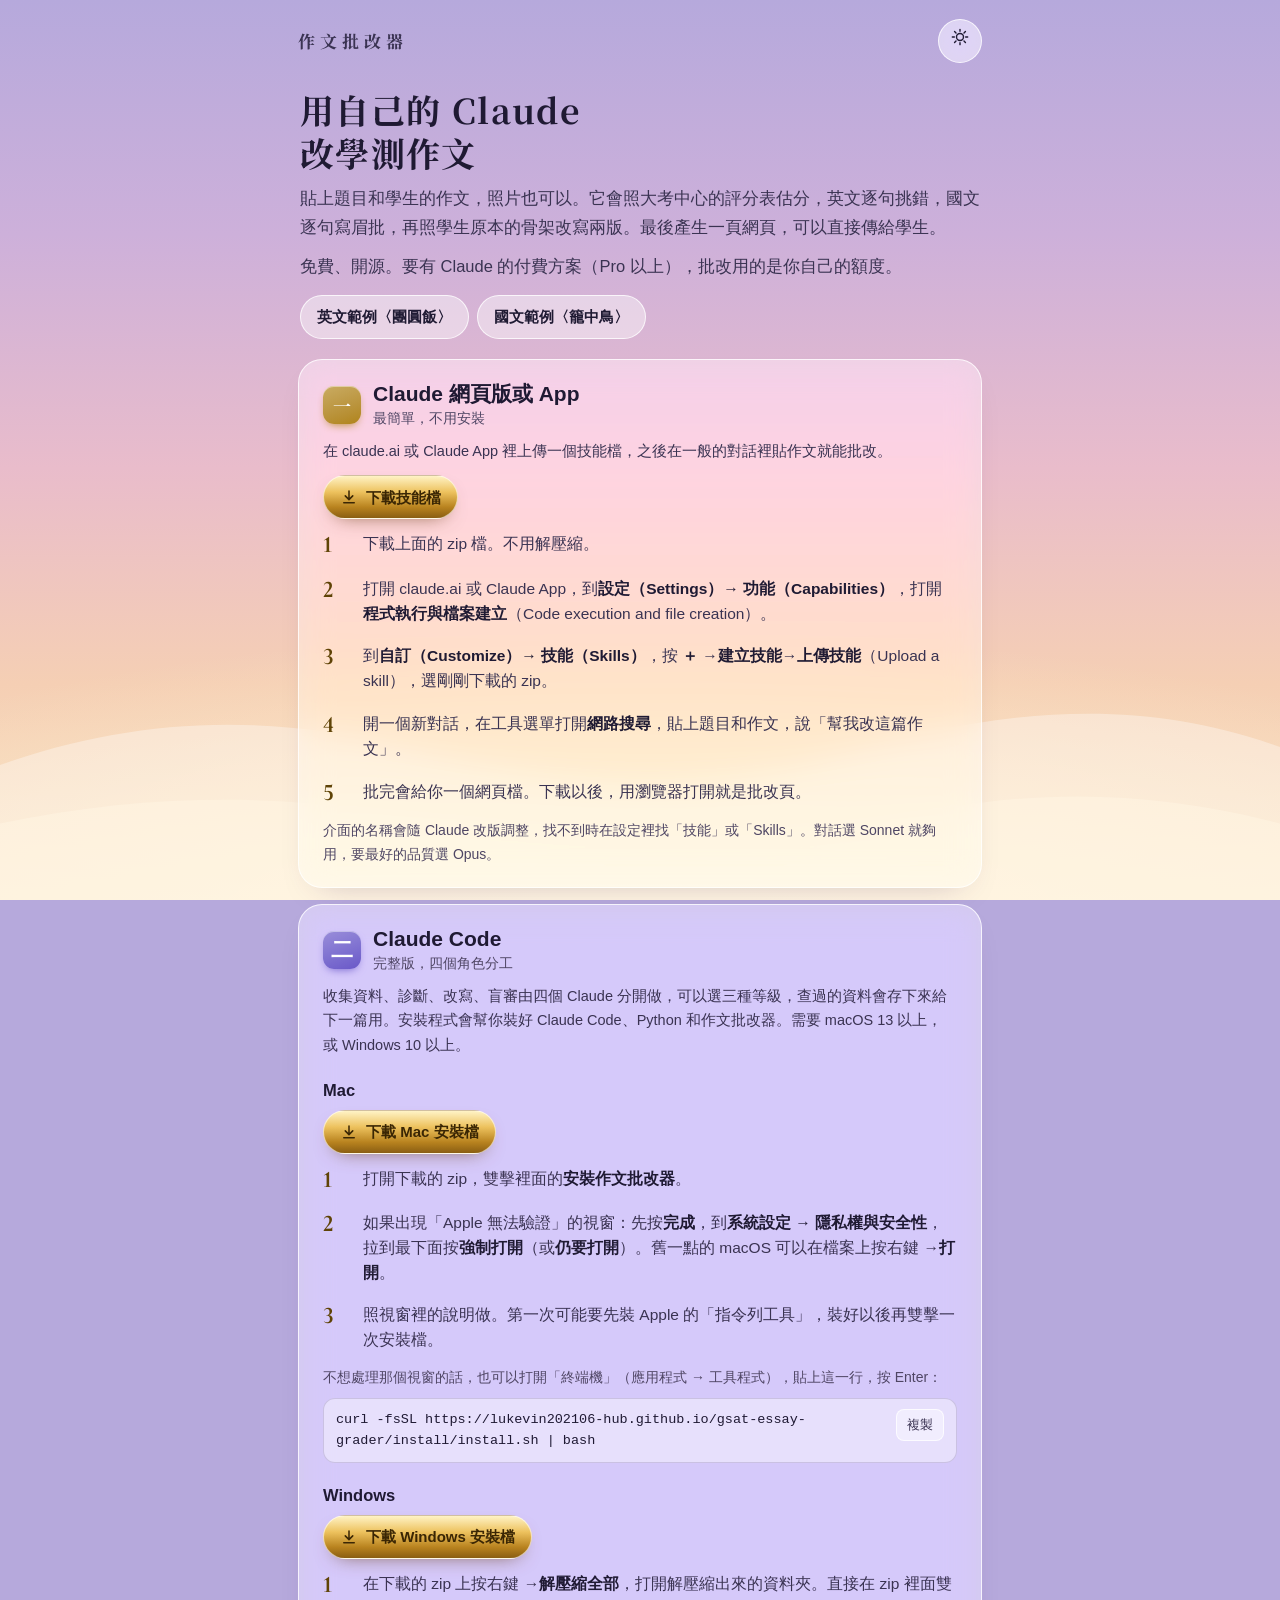
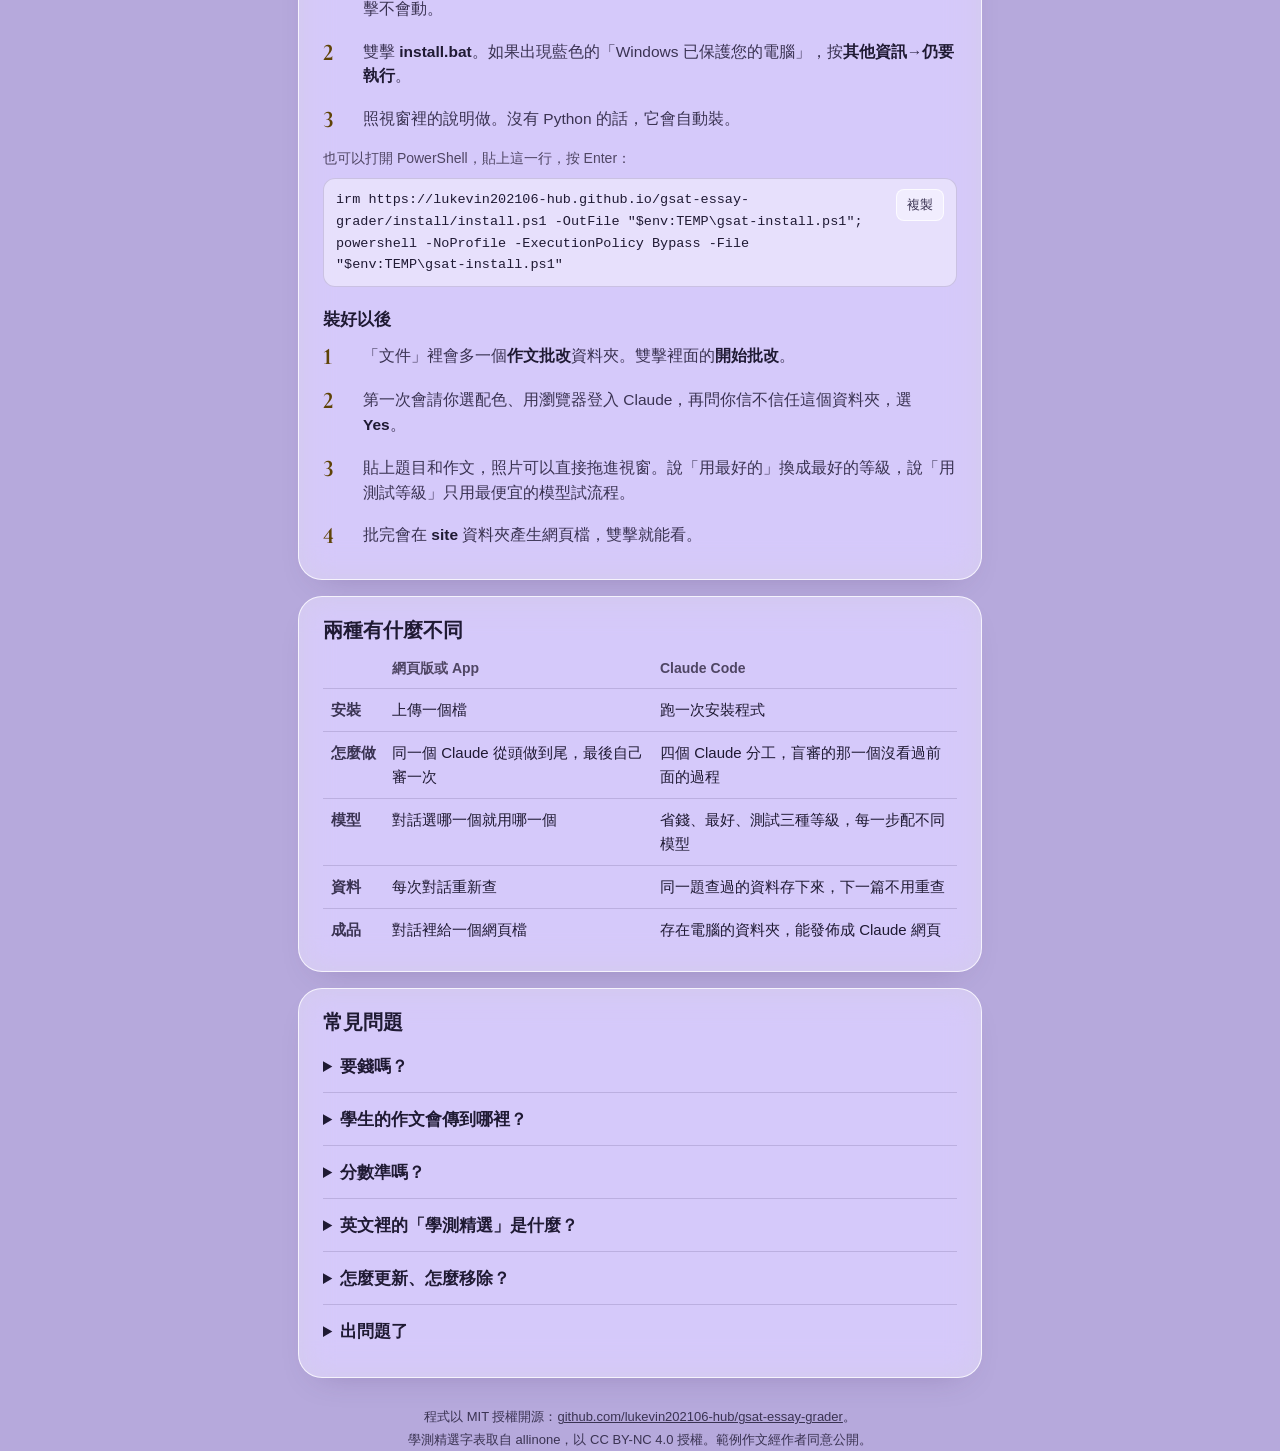
==== index.html @ daca3033 "一鍵下載：網頁版技能檔、Mac／Windows 安裝程式、中文下載頁（0.2.0） - 網頁產生器改寫成 Python（tools/build.py），輸出跟原本的 Node 版逐位元組相同；現在只需" ====
<!doctype html>
<html lang="zh-Hant-TW">
<head>
<meta charset="utf-8">
<meta name="viewport" content="width=device-width, initial-scale=1, viewport-fit=cover">
<title>作文批改器</title>
<meta name="description" content="用你自己的 Claude 批改學測國文、英文作文：估分、逐句挑錯或眉批、兩版改寫，產生一頁可以傳給學生的網頁。免費、開源。">
<meta name="color-scheme" content="light dark">
<link rel="preconnect" href="https://fonts.googleapis.com">
<link rel="preconnect" href="https://fonts.gstatic.com" crossorigin>
<link href="https://fonts.googleapis.com/css2?family=Cormorant+Garamond:ital,wght@0,500;0,600;0,700;1,500&family=Noto+Serif+TC:wght@400;600;700&display=swap" rel="stylesheet">
<link rel="stylesheet" href="assets/style.css">
<script>try{var t=localStorage.getItem("theme");if(t==="dark"||t==="light")document.documentElement.setAttribute("data-theme",t)}catch(e){}</script>
<style>
  .lead { padding: 26px 2px 20px; }
  .lead h1 { font: 700 34px/1.25 var(--ming); letter-spacing: .04em; }
  .lead p { margin-top: 10px; font-size: 16.5px; line-height: 1.75; color: var(--ink2); }
  .lead .ex { display: flex; flex-wrap: wrap; gap: 8px; margin-top: 14px; }
  .lead .ex a, .btn {
    display: inline-flex; align-items: center; gap: 8px; min-height: 44px; padding: 0 16px; border-radius: 22px;
    text-decoration: none; font-size: 15px; font-weight: 600; border: 1px solid var(--rim); background: var(--fill); color: var(--ink);
  }
  .btn.main { background: var(--gold-num); color: #3a2604; border-color: rgba(255, 255, 255, .6); box-shadow: 0 8px 20px -12px rgba(96, 54, 8, .8); }
  .btn svg { width: 18px; height: 18px; fill: none; stroke: currentColor; stroke-width: 2; stroke-linecap: round; stroke-linejoin: round; }
  .way .who { display: flex; gap: 12px; align-items: center; margin-bottom: 8px; }
  .way .who h2 { font-size: 21px; font-weight: 700; line-height: 1.3; }
  .way .who p { font-size: 14px; color: var(--muted); }
  .way .need { font-size: 14.5px; color: var(--ink2); line-height: 1.7; margin: 4px 0 12px; }
  .way .btns { display: flex; flex-wrap: wrap; gap: 10px; margin: 6px 0 4px; }
  .way h3 { font-size: 16.5px; font-weight: 700; margin: 18px 0 2px; }
  .howto li span { min-width: 0; }
  .note-s { font-size: 14px; color: var(--muted); line-height: 1.7; margin-top: 4px; }
  .cmd { display: flex; gap: 10px; align-items: flex-start; margin-top: 8px; padding: 10px 12px; border-radius: var(--r-card); background: var(--fill); border: 1px solid var(--line); }
  .cmd code { flex: 1; min-width: 0; font: 13.5px/1.6 ui-monospace, SFMono-Regular, Menlo, Consolas, monospace; color: var(--ink); overflow-wrap: anywhere; }
  .cmp { width: 100%; border-collapse: collapse; font-size: 15px; line-height: 1.6; }
  .cmp th, .cmp td { text-align: left; vertical-align: top; padding: 9px 8px; border-top: 1px solid var(--line); }
  .cmp thead th { border-top: 0; font-size: 14px; color: var(--muted); font-weight: 600; }
  .cmp tbody th { font-weight: 600; color: var(--ink2); white-space: nowrap; }
  .faq details { border-top: 1px solid var(--line); padding: 12px 0; }
  .faq details:first-of-type { border-top: 0; }
  .faq summary { cursor: pointer; font-size: 16.5px; font-weight: 600; min-height: 28px; }
  .faq details p, .faq details ul { margin-top: 8px; font-size: 15px; line-height: 1.75; color: var(--ink2); }
  .faq details ul { padding-left: 1.2em; }
  .faq details li + li { margin-top: 4px; }
  .foot { font-size: 13.5px; color: var(--muted); line-height: 1.8; padding: 22px 2px 0; }
  .foot a { color: var(--ink2); }
  @media (max-width: 480px) { .lead h1 { font-size: 29px; } .cmp { font-size: 14px; } }
</style>
</head>
<body>
<div class="sky" aria-hidden="true"></div>
<div class="waves" aria-hidden="true"><svg viewBox="0 0 1200 300" preserveAspectRatio="none"><path class="a" d="M0 150c120-50 240-60 380-20s250 60 400 10 280-70 420-10v170H0z"/><path class="b" d="M0 215c160-40 300-30 430 0s260 40 390 0 250-40 380 0v85H0z"/></svg></div>
<header class="wrap top">
  <span class="wordmark">作文批改器</span>
  <button class="pill icon theme" type="button" aria-label="切換白天或晚上的配色"><span class="sun"><svg viewBox="0 0 24 24" aria-hidden="true"><circle cx="12" cy="12" r="4.2"/><path d="M12 2.8v2.4M12 18.8v2.4M2.8 12h2.4M18.8 12h2.4M5.5 5.5l1.7 1.7M16.8 16.8l1.7 1.7M5.5 18.5l1.7-1.7M16.8 7.2l1.7-1.7"/></svg></span><span class="moon"><svg viewBox="0 0 24 24" aria-hidden="true"><path d="M20 14.2A8.2 8.2 0 0 1 9.8 4a8.2 8.2 0 1 0 10.2 10.2z"/></svg></span></button>
</header>
<main class="wrap">

<section class="lead">
  <h1>用自己的 Claude<br>改學測作文</h1>
  <p>貼上題目和學生的作文，照片也可以。它會照大考中心的評分表估分，英文逐句挑錯，國文逐句寫眉批，再照學生原本的骨架改寫兩版。最後產生一頁網頁，可以直接傳給學生。</p>
  <p>免費、開源。要有 Claude 的付費方案（Pro 以上），批改用的是你自己的額度。</p>
  <div class="ex">
    <a href="examples/site/01-reunion.html">英文範例〈團圓飯〉</a>
    <a href="examples/site/02-caged-bird.html">國文範例〈籠中鳥〉</a>
  </div>
</section>

<section class="card way" id="web">
  <div class="who"><span class="tile zh">一</span><div><h2>Claude 網頁版或 App</h2><p>最簡單，不用安裝</p></div></div>
  <p class="need">在 claude.ai 或 Claude App 裡上傳一個技能檔，之後在一般的對話裡貼作文就能批改。</p>
  <div class="btns">
    <a class="btn main" href="https://github.com/lukevin202106-hub/gsat-essay-grader/releases/latest/download/gsat-essay-grader-skill.zip"><svg viewBox="0 0 24 24" aria-hidden="true"><path d="M12 4v11M7 10.5l5 5 5-5M5 19.5h14"/></svg>下載技能檔</a>
  </div>
  <ol class="howto">
    <li><span>下載上面的 zip 檔。不用解壓縮。</span></li>
    <li><span>打開 claude.ai 或 Claude App，到<b>設定（Settings）→ 功能（Capabilities）</b>，打開<b>程式執行與檔案建立</b>（Code execution and file creation）。</span></li>
    <li><span>到<b>自訂（Customize）→ 技能（Skills）</b>，按 <b>＋</b> →<b>建立技能</b>→<b>上傳技能</b>（Upload a skill），選剛剛下載的 zip。</span></li>
    <li><span>開一個新對話，在工具選單打開<b>網路搜尋</b>，貼上題目和作文，說「幫我改這篇作文」。</span></li>
    <li><span>批完會給你一個網頁檔。下載以後，用瀏覽器打開就是批改頁。</span></li>
  </ol>
  <p class="note-s">介面的名稱會隨 Claude 改版調整，找不到時在設定裡找「技能」或「Skills」。對話選 Sonnet 就夠用，要最好的品質選 Opus。</p>
</section>

<section class="card way" id="code">
  <div class="who"><span class="tile en">二</span><div><h2>Claude Code</h2><p>完整版，四個角色分工</p></div></div>
  <p class="need">收集資料、診斷、改寫、盲審由四個 Claude 分開做，可以選三種等級，查過的資料會存下來給下一篇用。安裝程式會幫你裝好 Claude Code、Python 和作文批改器。需要 macOS 13 以上，或 Windows 10 以上。</p>

  <h3>Mac</h3>
  <div class="btns">
    <a class="btn main" href="https://github.com/lukevin202106-hub/gsat-essay-grader/releases/latest/download/gsat-essay-grader-mac.zip"><svg viewBox="0 0 24 24" aria-hidden="true"><path d="M12 4v11M7 10.5l5 5 5-5M5 19.5h14"/></svg>下載 Mac 安裝檔</a>
  </div>
  <ol class="howto">
    <li><span>打開下載的 zip，雙擊裡面的<b>安裝作文批改器</b>。</span></li>
    <li><span>如果出現「Apple 無法驗證」的視窗：先按<b>完成</b>，到<b>系統設定 → 隱私權與安全性</b>，拉到最下面按<b>強制打開</b>（或<b>仍要打開</b>）。舊一點的 macOS 可以在檔案上按右鍵 →<b>打開</b>。</span></li>
    <li><span>照視窗裡的說明做。第一次可能要先裝 Apple 的「指令列工具」，裝好以後再雙擊一次安裝檔。</span></li>
  </ol>
  <p class="note-s">不想處理那個視窗的話，也可以打開「終端機」（應用程式 → 工具程式），貼上這一行，按 Enter：</p>
  <div class="cmd"><code>curl -fsSL https://lukevin202106-hub.github.io/gsat-essay-grader/install/install.sh | bash</code><button type="button" class="copy" data-t="curl -fsSL https://lukevin202106-hub.github.io/gsat-essay-grader/install/install.sh | bash">複製</button></div>

  <h3>Windows</h3>
  <div class="btns">
    <a class="btn main" href="https://github.com/lukevin202106-hub/gsat-essay-grader/releases/latest/download/gsat-essay-grader-windows.zip"><svg viewBox="0 0 24 24" aria-hidden="true"><path d="M12 4v11M7 10.5l5 5 5-5M5 19.5h14"/></svg>下載 Windows 安裝檔</a>
  </div>
  <ol class="howto">
    <li><span>在下載的 zip 上按右鍵 →<b>解壓縮全部</b>，打開解壓縮出來的資料夾。直接在 zip 裡面雙擊不會動。</span></li>
    <li><span>雙擊 <b>install.bat</b>。如果出現藍色的「Windows 已保護您的電腦」，按<b>其他資訊</b>→<b>仍要執行</b>。</span></li>
    <li><span>照視窗裡的說明做。沒有 Python 的話，它會自動裝。</span></li>
  </ol>
  <p class="note-s">也可以打開 PowerShell，貼上這一行，按 Enter：</p>
  <div class="cmd"><code>irm https://lukevin202106-hub.github.io/gsat-essay-grader/install/install.ps1 -OutFile "$env:TEMP\gsat-install.ps1"; powershell -NoProfile -ExecutionPolicy Bypass -File "$env:TEMP\gsat-install.ps1"</code><button type="button" class="copy" data-t="irm https://lukevin202106-hub.github.io/gsat-essay-grader/install/install.ps1 -OutFile &quot;$env:TEMP\gsat-install.ps1&quot;; powershell -NoProfile -ExecutionPolicy Bypass -File &quot;$env:TEMP\gsat-install.ps1&quot;">複製</button></div>

  <h3>裝好以後</h3>
  <ol class="howto">
    <li><span>「文件」裡會多一個<b>作文批改</b>資料夾。雙擊裡面的<b>開始批改</b>。</span></li>
    <li><span>第一次會請你選配色、用瀏覽器登入 Claude，再問你信不信任這個資料夾，選 <b>Yes</b>。</span></li>
    <li><span>貼上題目和作文，照片可以直接拖進視窗。說「用最好的」換成最好的等級，說「用測試等級」只用最便宜的模型試流程。</span></li>
    <li><span>批完會在 <b>site</b> 資料夾產生網頁檔，雙擊就能看。</span></li>
  </ol>
</section>

<section class="card">
  <div class="card-h"><h2>兩種有什麼不同</h2></div>
  <div class="tablewrap"><table class="cmp">
    <thead><tr><th scope="col"></th><th scope="col">網頁版或 App</th><th scope="col">Claude Code</th></tr></thead>
    <tbody>
      <tr><th scope="row">安裝</th><td>上傳一個檔</td><td>跑一次安裝程式</td></tr>
      <tr><th scope="row">怎麼做</th><td>同一個 Claude 從頭做到尾，最後自己審一次</td><td>四個 Claude 分工，盲審的那一個沒看過前面的過程</td></tr>
      <tr><th scope="row">模型</th><td>對話選哪一個就用哪一個</td><td>省錢、最好、測試三種等級，每一步配不同模型</td></tr>
      <tr><th scope="row">資料</th><td>每次對話重新查</td><td>同一題查過的資料存下來，下一篇不用重查</td></tr>
      <tr><th scope="row">成品</th><td>對話裡給一個網頁檔</td><td>存在電腦的資料夾，能發佈成 Claude 網頁</td></tr>
    </tbody>
  </table></div>
</section>

<section class="card faq">
  <div class="card-h"><h2>常見問題</h2></div>
  <details><summary>要錢嗎？</summary><p>作文批改器免費。批改是用你自己的 Claude，要有 Pro 以上的付費方案，用掉的算在你的用量額度裡，不另外收費。</p></details>
  <details><summary>學生的作文會傳到哪裡？</summary><p>只會交給你自己的 Claude 批改。Claude Code 版的作文和成品都存在你電腦的「作文批改」資料夾；網頁版在你的 Claude 對話裡。作文批改器本身不會把作文送到別的地方。</p></details>
  <details><summary>分數準嗎？</summary><p>是照大考中心的評分表估的，不是正式成績，實際閱卷可能差一兩分。每一項都會寫扣在哪裡，那些說明比分數有用。</p></details>
  <details><summary>英文裡的「學測精選」是什麼？</summary><p>allinone App（App Store 搜尋「Allinone 讀書計畫」）整理的學測精選 3,000 字和 1,259 條片語句型。高分版會換成這些字，批改頁附上中文和例句。</p></details>
  <details><summary>怎麼更新、怎麼移除？</summary>
    <ul>
      <li>更新：Claude Code 版再跑一次安裝程式；網頁版到「技能」刪掉舊的，再上傳新的。</li>
      <li>移除 Claude Code 版：在終端機或 PowerShell 打 <code>claude plugin uninstall gsat-essay-grader@gsat-essay-grader</code>，再刪掉家目錄裡的 <code>.gsat-essay-grader</code> 資料夾。「作文批改」資料夾裡是你的作文，要不要刪自己決定。</li>
    </ul>
  </details>
  <details><summary>出問題了</summary><p>把畫面截圖，到 <a href="https://github.com/lukevin202106-hub/gsat-essay-grader/issues">GitHub</a> 開一個 issue。</p></details>
</section>

<footer class="foot">
  程式以 MIT 授權開源：<a href="https://github.com/lukevin202106-hub/gsat-essay-grader">github.com/lukevin202106-hub/gsat-essay-grader</a>。<br>
  學測精選字表取自 allinone，以 CC BY-NC 4.0 授權。範例作文經作者同意公開。
</footer>
</main>
<script src="assets/app.js" defer></script>
</body>
</html>
---- assets/style.css ----
/* gsat-essay-grader 的批改頁樣式（MIT）。美編照 allinone App：暮色天空、毛玻璃卡、金色襯線數字。
   晝夜兩套配色：預設跟系統，頁面右上角可以切換。 */

:root {
  color-scheme: light;
  --sky:
    radial-gradient(130% 55% at 50% 104%, #fff0cf 0%, rgba(255, 240, 207, 0) 62%),
    linear-gradient(180deg, #b6a9dc 0%, #cdb0da 26%, #e9bccb 52%, #f5cfb4 76%, #f9e4c4 100%);
  --ink: #1f1a33;
  --ink2: #3a3352;
  --muted: #4f4664;
  --faint: #5f5674;
  --gold: #5f4306;
  --gold-ico: #b88414;
  --red: #9e1f33;
  --violet: #4a3a94;
  --green: #1c624c;
  --red-wash: rgba(158, 31, 51, .1);
  --violet-wash: rgba(74, 58, 148, .11);
  --green-wash: rgba(28, 98, 76, .12);
  --gold-wash: rgba(196, 142, 46, .2);
  --glass: rgba(255, 255, 255, .4);
  --glass-read: rgba(255, 251, 244, .82);
  --rim: rgba(255, 255, 255, .78);
  --line: rgba(50, 40, 90, .16);
  --fill: rgba(255, 255, 255, .42);
  --fill-on: rgba(255, 252, 240, .9);
  --shadow: rgba(70, 40, 100, .34);
  --bar: rgba(255, 255, 255, .5);
  --gold-num: linear-gradient(180deg, #fff3c6 0%, #edc25e 38%, #b9831f 74%, #8a5e12 100%);
  --gold-num-shadow: drop-shadow(0 2px 2px rgba(96, 54, 8, .5));
  --wave-a: rgba(255, 255, 255, .34);
  --wave-b: rgba(255, 246, 228, .5);
  --star: 0;

  --zh: -apple-system, BlinkMacSystemFont, "PingFang TC", "Noto Sans TC", "Microsoft JhengHei", sans-serif;
  --ming: "Songti TC", "Noto Serif TC", "PMingLiU", "Source Han Serif TC", serif;
  --num: "Cormorant Garamond", "Songti TC", Georgia, serif;

  --r-group: 24px;
  --r-card: 12px;
  --r-control: 8px;
  --page: 18px;
}

@media (prefers-color-scheme: dark) {
  :root:not([data-theme="light"]) {
    color-scheme: dark;
    --sky:
      radial-gradient(60% 34% at 82% 8%, rgba(190, 180, 255, .2) 0%, rgba(190, 180, 255, 0) 70%),
      linear-gradient(180deg, #0a0711 0%, #110b22 38%, #1a1340 74%, #2a1c4c 100%);
    --ink: #ece6d6;
    --ink2: #d0c4ac;
    --muted: #aba1b8;
    --faint: #9389a4;
    --gold: #e2bf6a;
    --gold-ico: #e2bf6a;
    --red: #f2808f;
    --violet: #b6aaf2;
    --green: #74c6a8;
    --red-wash: rgba(230, 92, 112, .17);
    --violet-wash: rgba(143, 127, 212, .2);
    --green-wash: rgba(95, 174, 146, .17);
    --gold-wash: rgba(201, 162, 39, .2);
    --glass: rgba(44, 35, 78, .46);
    --glass-read: rgba(22, 17, 38, .8);
    --rim: rgba(255, 255, 255, .14);
    --line: rgba(255, 255, 255, .12);
    --fill: rgba(255, 255, 255, .07);
    --fill-on: rgba(255, 255, 255, .16);
    --shadow: rgba(0, 0, 0, .55);
    --bar: rgba(34, 27, 62, .62);
    --gold-num: linear-gradient(180deg, #fff8dc 0%, #f6d77e 44%, #d8a640 80%, #b5832a 100%);
    --gold-num-shadow: drop-shadow(0 2px 6px rgba(0, 0, 0, .5));
    --wave-a: rgba(120, 100, 200, .1);
    --wave-b: rgba(70, 54, 130, .22);
    --star: 1;
  }
}
:root[data-theme="dark"] {
  color-scheme: dark;
  --sky:
    radial-gradient(60% 34% at 82% 8%, rgba(190, 180, 255, .2) 0%, rgba(190, 180, 255, 0) 70%),
    linear-gradient(180deg, #0a0711 0%, #110b22 38%, #1a1340 74%, #2a1c4c 100%);
  --ink: #ece6d6;
  --ink2: #d0c4ac;
  --muted: #aba1b8;
  --faint: #9389a4;
  --gold: #e2bf6a;
  --gold-ico: #e2bf6a;
  --red: #f2808f;
  --violet: #b6aaf2;
  --green: #74c6a8;
  --red-wash: rgba(230, 92, 112, .17);
  --violet-wash: rgba(143, 127, 212, .2);
  --green-wash: rgba(95, 174, 146, .17);
  --gold-wash: rgba(201, 162, 39, .2);
  --glass: rgba(44, 35, 78, .46);
  --glass-read: rgba(22, 17, 38, .8);
  --rim: rgba(255, 255, 255, .14);
  --line: rgba(255, 255, 255, .12);
  --fill: rgba(255, 255, 255, .07);
  --fill-on: rgba(255, 255, 255, .16);
  --shadow: rgba(0, 0, 0, .55);
  --bar: rgba(34, 27, 62, .62);
  --gold-num: linear-gradient(180deg, #fff8dc 0%, #f6d77e 44%, #d8a640 80%, #b5832a 100%);
  --gold-num-shadow: drop-shadow(0 2px 6px rgba(0, 0, 0, .5));
  --wave-a: rgba(120, 100, 200, .1);
  --wave-b: rgba(70, 54, 130, .22);
  --star: 1;
}

* { box-sizing: border-box; }
html { -webkit-text-size-adjust: 100%; }
body {
  margin: 0;
  min-height: 100vh;
  color: var(--ink);
  font: 17px/1.7 var(--zh);
  font-variant-numeric: lining-nums;
  background: #b6a9dc;
  overflow-x: hidden;
}
h1, h2, h3, h4, p, ul, ol, dl, dd, figure, blockquote { margin: 0; padding: 0; }
ul, ol { list-style: none; }
a { color: inherit; }
button { font: inherit; color: inherit; }
:focus-visible { outline: 2px solid var(--gold-ico); outline-offset: 3px; border-radius: 6px; }

/* ── 天空 ── */
.sky { position: fixed; inset: 0; z-index: -2; background: var(--sky); }
.sky::before {
  content: ""; position: absolute; inset: 0; opacity: var(--star);
  background-image:
    radial-gradient(1.2px 1.2px at 12% 18%, #fff 50%, transparent 51%),
    radial-gradient(1px 1px at 31% 9%, #fff 50%, transparent 51%),
    radial-gradient(1.4px 1.4px at 47% 27%, #fdf3d0 50%, transparent 51%),
    radial-gradient(1px 1px at 63% 14%, #fff 50%, transparent 51%),
    radial-gradient(1.2px 1.2px at 78% 33%, #fff 50%, transparent 51%),
    radial-gradient(1px 1px at 91% 21%, #dcd4ff 50%, transparent 51%),
    radial-gradient(1px 1px at 22% 41%, #fff 50%, transparent 51%),
    radial-gradient(1.3px 1.3px at 56% 47%, #fff 50%, transparent 51%),
    radial-gradient(1px 1px at 85% 55%, #fdf3d0 50%, transparent 51%),
    radial-gradient(1px 1px at 6% 62%, #fff 50%, transparent 51%),
    radial-gradient(1px 1px at 38% 66%, #dcd4ff 50%, transparent 51%);
  background-size: 620px 520px;
}
.home .sky::after {
  content: ""; position: absolute; right: 9%; top: 7%; width: 54px; height: 54px; border-radius: 50%;
  opacity: var(--star);
  background: radial-gradient(circle at 42% 40%, #fffdf2 0%, #f3ecd6 55%, #d9d0b8 100%);
  box-shadow: 0 0 34px 10px rgba(226, 216, 255, .28), 0 0 110px 40px rgba(170, 150, 255, .16);
}
.waves { position: fixed; left: 0; right: 0; bottom: 0; height: 30vh; min-height: 170px; z-index: -1; pointer-events: none; }
.waves svg { width: 100%; height: 100%; display: block; }
.waves .a { fill: var(--wave-a); }
.waves .b { fill: var(--wave-b); }

/* ── 版面 ── */
.wrap { max-width: 720px; margin: 0 auto; padding: 0 var(--page); }
.wrap.wide { max-width: 1080px; }
main { padding-bottom: 56px; }

.top { display: flex; align-items: center; gap: 10px; padding-top: 18px; min-height: 62px; }
.wordmark { font: 700 17px/1 var(--ming); letter-spacing: .3em; color: var(--ink2); text-decoration: none; margin-right: auto; padding: 14px 0; }
.pill {
  display: inline-flex; align-items: center; justify-content: center; gap: 6px; min-width: 44px; height: 44px; padding: 0 16px;
  border-radius: 22px; border: 1px solid var(--rim); background: var(--bar); cursor: pointer; text-decoration: none;
  font-size: 15px; font-weight: 600; color: var(--ink);
  -webkit-backdrop-filter: blur(14px) saturate(1.5); backdrop-filter: blur(14px) saturate(1.5);
}
.pill svg { width: 20px; height: 20px; fill: none; stroke: currentColor; stroke-width: 1.7; stroke-linecap: round; stroke-linejoin: round; }
.pill.icon { padding: 0; width: 44px; }
.pill.back { margin-right: auto; padding-left: 12px; }
.theme .moon { display: none; }
:root[data-theme="dark"] .theme .moon { display: block; }
:root[data-theme="dark"] .theme .sun { display: none; }
@media (prefers-color-scheme: dark) {
  :root:not([data-theme="light"]) .theme .moon { display: block; }
  :root:not([data-theme="light"]) .theme .sun { display: none; }
}

/* ── 首頁開頭：倒數 ── */
.hero { display: grid; grid-template-columns: 1fr auto; align-items: end; gap: 12px; padding: 26px 2px 22px; }
.kick { font-size: 13px; font-weight: 600; letter-spacing: .62em; color: var(--ink2); margin: 0 0 2px 3px; }
.gold-num {
  font-family: var(--num); font-weight: 700; line-height: .95; letter-spacing: .04em; white-space: nowrap;
  background: var(--gold-num); -webkit-background-clip: text; background-clip: text; color: transparent;
  filter: var(--gold-num-shadow);
  font-variant-numeric: lining-nums; font-feature-settings: "lnum" 1;
}
.dday { font-size: clamp(72px, 23vw, 112px); }
.hero .when { text-align: right; font-size: 15px; line-height: 1.55; color: var(--ink2); padding-bottom: 10px; }
.hero .when b { display: block; font-size: 17px; color: var(--ink); }
.page-title { padding: 22px 2px 18px; }
.page-title h1 { font-size: 28px; line-height: 1.3; font-weight: 800; }
.page-title p { color: var(--ink2); font-size: 15px; margin-top: 4px; }

/* ── 玻璃卡 ── */
.card {
  position: relative; border-radius: var(--r-group); background: var(--glass); border: 1px solid var(--rim);
  -webkit-backdrop-filter: blur(16px) saturate(1.6); backdrop-filter: blur(16px) saturate(1.6);
  box-shadow: 0 14px 34px -22px var(--shadow);
  padding: 16px 18px;
}
.card + .card { margin-top: 16px; }
.card.read { background: var(--glass-read); }
.card-h { display: flex; align-items: baseline; gap: 10px; margin-bottom: 4px; }
.card-h h2 { font-size: 20px; font-weight: 700; line-height: 1.35; margin-right: auto; }
.card-h .count { font-size: 15px; color: var(--ink2); font-variant-numeric: tabular-nums; }

.rows > li + li { border-top: 1px solid var(--line); }
.row { display: grid; grid-template-columns: auto 1fr auto; align-items: center; gap: 14px; padding: 13px 0; text-decoration: none; min-height: 44px; }
.row .t { display: block; font-size: 17px; font-weight: 700; line-height: 1.35; }
.row .s { display: block; font-size: 14px; color: var(--muted); line-height: 1.5; margin-top: 1px; }
.row .go { color: var(--ink2); font-size: 22px; line-height: 1; }
.row .est { text-align: right; line-height: 1.1; }
.row .est b { font: 700 30px/1 var(--num); color: var(--gold); font-variant-numeric: lining-nums; font-feature-settings: "lnum" 1; }
.row .est small { display: block; font-size: 12px; color: var(--muted); margin-top: 3px; }
a.row:active { transform: scale(.985); }
.tile {
  width: 38px; height: 38px; border-radius: 11px; display: grid; place-items: center; flex: none;
  color: #fff; font: 700 18px/1 var(--ming);
  background: linear-gradient(160deg, color-mix(in srgb, var(--c) 68%, white), var(--c));
  box-shadow: inset 0 1px 0 rgba(255, 255, 255, .45), 0 4px 10px -4px var(--c);
}
.tile.zh { --c: #b08418; }
.tile.en { --c: #6a58c8; font-family: var(--num); font-size: 22px; }
.tile.read { --c: #8a7448; }
.tile svg { width: 21px; height: 21px; fill: none; stroke: #fff; stroke-width: 1.8; stroke-linecap: round; stroke-linejoin: round; }

.empty { text-align: center; padding: 22px 8px 16px; }
.empty .tile { margin: 0 auto 10px; }
.empty h3 { font-size: 17px; font-weight: 700; }
.empty p { font-size: 15px; color: var(--muted); max-width: 26em; margin: 4px auto 0; }

.howto { counter-reset: h; }
.howto li { counter-increment: h; display: grid; grid-template-columns: 30px 1fr; gap: 10px; padding: 9px 0; font-size: 15.5px; color: var(--ink2); line-height: 1.6; }
.howto li::before { content: counter(h); font: 700 24px/1.1 var(--num); color: var(--gold); font-variant-numeric: lining-nums; font-feature-settings: "lnum" 1; }
.howto b { color: var(--ink); }

/* ── 浮動分頁列 ── */
.tabbar {
  position: fixed; left: 50%; bottom: max(14px, env(safe-area-inset-bottom)); transform: translateX(-50%);
  width: min(330px, calc(100vw - 28px)); height: 64px; border-radius: 32px; padding: 5px; z-index: 20;
  display: grid; grid-template-columns: repeat(3, 1fr);
  background: var(--bar); border: 1px solid var(--rim);
  -webkit-backdrop-filter: blur(20px) saturate(1.6); backdrop-filter: blur(20px) saturate(1.6);
  box-shadow: 0 16px 36px -18px var(--shadow);
}
.tabbar a {
  display: grid; justify-items: center; align-content: center; gap: 2px; border-radius: 27px;
  font-size: 11.5px; font-weight: 600; text-decoration: none; color: var(--ink);
}
.tabbar svg { width: 25px; height: 25px; fill: none; stroke: currentColor; stroke-width: 1.55; stroke-linecap: round; stroke-linejoin: round; }
.tabbar a[aria-current="page"] { color: var(--gold); background: var(--fill-on); box-shadow: inset 0 1px 0 rgba(255, 255, 255, .5); }
.tabbar a[aria-current="page"] svg { stroke: var(--gold-ico); }

/* ── 作文頁 ── */
.essay-head { padding: 14px 2px 18px; }
.essay-head .src { font-size: 15px; color: var(--ink2); }
.essay-head h1 { font: 700 clamp(34px, 8vw, 46px)/1.2 var(--ming); letter-spacing: .04em; margin-top: 2px; }

.score { display: grid; gap: 14px; }
.score .big { display: flex; align-items: baseline; gap: 8px; flex-wrap: wrap; }
.score .big .lab { font-size: 15px; font-weight: 600; color: var(--ink2); margin-right: 4px; }
.score .big .gold-num { font-size: 64px; }
.score .big .of { font: 600 24px/1 var(--num); color: var(--ink2); font-variant-numeric: lining-nums; font-feature-settings: "lnum" 1; }
.score .verdict { font-size: 16px; color: var(--ink2); line-height: 1.65; }
.score .parts { display: grid; gap: 0; border-top: 1px solid var(--line); }
.score .parts li { display: grid; grid-template-columns: 1fr auto; gap: 4px 14px; align-items: baseline; padding: 10px 0; border-bottom: 1px solid var(--line); }
.score .parts li:last-child { border-bottom: 0; padding-bottom: 2px; }
.score .parts .k { font-weight: 700; font-size: 16px; }
.score .parts .v { font: 700 24px/1 var(--num); color: var(--gold); white-space: nowrap; font-variant-numeric: lining-nums; font-feature-settings: "lnum" 1; }
.score .parts .v small { font-size: 16px; color: var(--ink2); font-weight: 600; }
.score .parts .why { grid-column: 1 / -1; font-size: 14.5px; color: var(--muted); line-height: 1.6; }
.score .fine { font-size: 13px; color: var(--muted); line-height: 1.6; }

.seg-wrap { position: sticky; top: 8px; z-index: 15; margin: 18px 0 16px; }
.seg {
  display: grid; grid-auto-flow: column; grid-auto-columns: 1fr; gap: 0; padding: 4px; border-radius: 16px;
  background: var(--bar); border: 1px solid var(--rim);
  -webkit-backdrop-filter: blur(20px) saturate(1.6); backdrop-filter: blur(20px) saturate(1.6);
  box-shadow: 0 12px 26px -18px var(--shadow);
}
.seg button {
  border: 0; background: transparent; cursor: pointer; min-height: 44px; border-radius: 12px; padding: 4px 6px;
  font-size: 15px; font-weight: 600; color: var(--ink2); line-height: 1.25;
}
.seg button[aria-selected="true"] { background: var(--fill-on); color: var(--gold); box-shadow: 0 2px 8px -4px var(--shadow), inset 0 1px 0 rgba(255, 255, 255, .5); }
.panel[hidden] { display: none; }

.legend { display: flex; flex-wrap: wrap; gap: 6px 16px; font-size: 14px; color: var(--ink2); padding: 0 2px 12px; }
.legend span { display: inline-flex; align-items: center; gap: 6px; }
.legend i { width: 20px; height: 8px; display: inline-block; border-bottom: 2px solid var(--k); }
.legend .x i { border-bottom-style: dotted; }
.legend .c i { border-bottom-style: dotted; }
.legend .l i, .legend .g i, .legend .p i { background: color-mix(in srgb, var(--k) 18%, transparent); }

.part-h { display: flex; align-items: baseline; gap: 12px; flex-wrap: wrap; padding: 4px 0 10px; border-bottom: 1px solid var(--line); margin-bottom: 6px; }
.part-h h2 { font-size: 20px; font-weight: 700; margin-right: auto; }
.part-h .wc { font-size: 14px; color: var(--muted); font-variant-numeric: tabular-nums; }
.part-h .wc.over { color: var(--red); font-weight: 700; }
.part + .part { margin-top: 26px; }
.essay-title { font: 700 22px/1.4 var(--ming); text-align: center; letter-spacing: .3em; padding: 12px 0 2px; }

.para { padding: 14px 0; }
.para + .para { border-top: 1px dashed var(--line); }
.para .tx { font: 400 18.5px/2.05 var(--ming); text-indent: 2em; color: var(--ink); }
.para.flat .tx { text-indent: 0; }

mark { background: transparent; color: inherit; cursor: pointer; border-radius: 3px; padding: 1px 0; -webkit-box-decoration-break: clone; box-decoration-break: clone; text-decoration-thickness: 2px; text-underline-offset: 5px; }
sup.mk { font: 700 11px/1 var(--zh); padding: 0 1px 0 2px; cursor: pointer; vertical-align: super; }
sup.mk.x, sup.mk.s { color: var(--red); }
sup.mk.l, sup.mk.c { color: var(--violet); }
sup.mk.g { color: var(--green); }
sup.mk.p { color: var(--gold); }
mark.x { text-decoration: underline wavy var(--red); text-decoration-thickness: 1.5px; }
mark.s { text-decoration: underline var(--red); }
mark.l { text-decoration: underline var(--violet); background: var(--violet-wash); }
mark.g { text-decoration: underline var(--green); background: var(--green-wash); }
mark.p { text-decoration: underline var(--gold-ico); background: var(--gold-wash); }
mark.c { text-decoration: underline dotted var(--violet); }
mark.on { outline: 2px solid currentColor; outline-offset: 2px; }

.notes { margin-top: 10px; display: grid; gap: 8px; }
.note {
  display: grid; grid-template-columns: 26px 1fr; gap: 8px; padding: 10px 12px 11px 10px; border-radius: var(--r-card);
  background: var(--fill); border: 1px solid var(--line); border-left: 3px solid var(--k);
  font-size: 15px; line-height: 1.65; color: var(--ink2); scroll-margin: 90px 0 120px;
}
.note .n { width: 24px; height: 24px; border-radius: 50%; display: grid; place-items: center; font: 700 12.5px/1 var(--zh); color: var(--k); border: 1.5px solid var(--k); margin-top: 1px; }
.note .tag { font-weight: 700; color: var(--k); margin-right: 6px; }
.note .fix { display: block; margin-top: 5px; padding-top: 5px; border-top: 1px dotted var(--line); font: 400 16px/1.8 var(--ming); color: var(--ink); }
.note .fix::before { content: "改成　"; font: 600 13px/1 var(--zh); color: var(--muted); }
.note.on { background: var(--fill-on); box-shadow: 0 0 0 2px var(--k); }
.note.x, .note.s, .legend .x, .legend .s { --k: var(--red); }
.note.l, .legend .l { --k: var(--violet); }
.note.g, .legend .g { --k: var(--green); }
.note.p, .legend .p { --k: var(--gold-ico); }
.note.p .n, .note.p .tag { color: var(--gold); }
.note.c, .legend .c { --k: var(--violet); }

/* 總評 */
.overall h2 { font-size: 20px; font-weight: 700; }
.overall h3 { font-size: 17px; font-weight: 700; margin: 16px 0 6px; padding-top: 14px; border-top: 1px solid var(--line); }
.overall h3:first-of-type { border-top: 0; padding-top: 0; margin-top: 10px; }
.overall p, .overall li { font-size: 16px; color: var(--ink2); line-height: 1.75; }
.overall .good li { padding: 3px 0 3px 1.2em; position: relative; }
.overall .good li::before { content: ""; position: absolute; left: 0; top: .78em; width: 8px; height: 8px; border-radius: 50%; background: var(--green); }
.fixes { counter-reset: f; }
.fixes li { counter-increment: f; display: grid; grid-template-columns: 34px 1fr; gap: 6px; padding: 8px 0; }
.fixes li::before { content: counter(f); font: 700 30px/1 var(--num); color: var(--gold); font-variant-numeric: lining-nums; font-feature-settings: "lnum" 1; }
.fixes b { display: block; color: var(--ink); font-size: 16.5px; }

/* 思想小卡 */
.thinker { display: grid; gap: 12px; }
.thinker .who { display: flex; align-items: center; gap: 12px; }
.thinker .who h2 { font-size: 20px; font-weight: 700; line-height: 1.3; }
.thinker .who p { font-size: 14px; color: var(--muted); }
.thinker .idea { font-size: 16px; color: var(--ink2); line-height: 1.75; }
.quote { border-left: 3px solid var(--gold-ico); padding: 2px 0 2px 14px; }
.quote + .quote { margin-top: 12px; }
.quote q { display: block; quotes: none; font: 600 18px/1.8 var(--ming); color: var(--ink); }
.quote .orig { display: block; font: 500 16px/1.5 var(--num); color: var(--ink2); margin-top: 2px; font-style: italic; }
.quote cite { display: block; font-style: normal; font-size: 13.5px; color: var(--muted); margin-top: 3px; }
.quote .plain { display: block; font-size: 14.5px; color: var(--ink2); margin-top: 3px; line-height: 1.65; }
.thinker .bridge { font-size: 15.5px; color: var(--ink2); line-height: 1.75; padding-top: 12px; border-top: 1px solid var(--line); }
.thinker .bridge b { color: var(--ink); }
.thinker .warn { font-size: 14.5px; color: var(--ink2); line-height: 1.7; background: var(--red-wash); border-radius: var(--r-card); padding: 9px 12px; }
.thinker .warn b { color: var(--red); }

.delta { display: flex; flex-wrap: wrap; gap: 4px 18px; align-items: baseline; font-size: 14.5px; color: var(--ink2); padding: 0 2px 10px; }
.delta b { font: 700 22px/1 var(--num); color: var(--gold); font-variant-numeric: lining-nums; font-feature-settings: "lnum" 1; padding: 0 2px; }

/* 題目與依據 */
.basis h2 { font-size: 20px; font-weight: 700; margin-bottom: 8px; }
.basis h3 { font-size: 16.5px; font-weight: 700; margin: 14px 0 4px; }
.basis p, .basis li { font-size: 15.5px; color: var(--ink2); line-height: 1.8; }
.basis .material p { font: 400 17px/1.95 var(--ming); color: var(--ink); text-indent: 2em; }
.basis .material p.poem { text-indent: 0; }
.basis .material .lab { font: 700 15px/1.6 var(--zh); text-indent: 0; margin-top: 10px; color: var(--ink2); }
.basis .material .from { text-indent: 0; text-align: right; font: 400 14px/1.6 var(--zh); color: var(--muted); }
.basis .tasks li { padding: 9px 0; border-top: 1px solid var(--line); }
.basis .tasks .pt { font-size: 13.5px; color: var(--muted); display: block; }
.basis .dots li { padding: 3px 0 3px 1.1em; position: relative; }
.basis .dots li::before { content: ""; position: absolute; left: 2px; top: .8em; width: 6px; height: 6px; border-radius: 50%; background: var(--gold-ico); }
.basis table { width: 100%; border-collapse: collapse; font-size: 15px; margin-top: 6px; }
.basis th, .basis td { text-align: left; vertical-align: top; padding: 8px 10px 8px 0; border-top: 1px solid var(--line); color: var(--ink2); line-height: 1.6; }
.basis th { white-space: nowrap; color: var(--ink); font-weight: 700; }
.basis td.pts { white-space: nowrap; font: 700 19px/1.3 var(--num); color: var(--gold); font-variant-numeric: lining-nums; font-feature-settings: "lnum" 1; }
.basis .here td, .basis .here th { background: var(--gold-wash); }
.basis .here th { padding-left: 8px; border-radius: 8px 0 0 8px; }
.basis .srcs li { padding: 6px 0; border-top: 1px dotted var(--line); font-size: 14.5px; }
.basis .srcs a { color: var(--gold); text-underline-offset: 3px; word-break: break-word; }
.basis .srcs small { display: block; color: var(--muted); font-size: 13px; }
.tablewrap { overflow-x: auto; -webkit-overflow-scrolling: touch; }

footer.foot { text-align: center; font-size: 13px; color: var(--ink2); padding: 28px var(--page) 0; line-height: 1.7; }

/* ── 寬螢幕：眉批放到右邊欄 ── */
@media (min-width: 940px) {
  .essay-cols .para { display: grid; grid-template-columns: minmax(0, 1fr) 330px; gap: 30px; align-items: start; }
  .essay-cols .para .notes { margin-top: 6px; }
  .essay-cols .part-h, .essay-cols .essay-title { margin-right: 360px; }
  .essay-cols .essay-title { margin-right: 360px; }
  .card { padding: 20px 24px; }
  .score { grid-template-columns: minmax(0, 1fr) minmax(0, 1.1fr); gap: 28px; align-items: start; }
  .score .parts { border-top: 0; border-left: 1px solid var(--line); padding-left: 24px; }
  .score .parts li:first-child { padding-top: 0; }
  .thinker { grid-template-columns: minmax(0, 1fr) minmax(0, 1fr); gap: 14px 30px; }
  .thinker .who, .thinker .bridge, .thinker .warn { grid-column: 1 / -1; }
  .seg { max-width: 560px; }
}
@media (max-width: 480px) {
  .seg button { font-size: 14px; white-space: nowrap; padding: 4px 2px; }
}
@media (max-width: 380px) {
  .seg button { font-size: 13px; }
  .para .tx { font-size: 17.5px; }
}
@media (prefers-reduced-motion: no-preference) {
  .seg button, .tabbar a, .note, a.row { transition: background-color .2s, box-shadow .2s, transform .2s, color .2s; }
}

/* ── 列印：全部展開、拿掉天空 ── */
@media print {
  .sky, .waves, .tabbar, .seg-wrap, .pill { display: none !important; }
  body { background: #fff; color: #000; font-size: 12pt; }
  .card { background: #fff; border: 1px solid #bbb; box-shadow: none; -webkit-backdrop-filter: none; backdrop-filter: none; break-inside: auto; }
  .panel[hidden] { display: block !important; }
  .panel { break-before: page; }
  .panel:first-of-type { break-before: auto; }
  .panel::before { content: attr(data-name); display: block; font-size: 16pt; font-weight: 700; margin: 0 0 8pt; }
  .gold-num { background: none; color: #7a5c0c; filter: none; }
  main { padding-bottom: 0; }
  .note, .para { break-inside: avoid; }
}

/* 總評裡的改寫示範 */
.overall .rw { font: 400 18px/2 var(--ming); color: var(--ink); background: var(--gold-wash); border-radius: var(--r-card); padding: 10px 14px; }
.overall .rw-n { font-size: 14.5px; color: var(--muted); margin-top: 6px; }

/* ── 英文作文（照〈團圓飯作文詳解〉；標記顏色照 App 長句題：精選字畫底線、片語和句型紫色） ── */
:root { --en: "Source Serif 4", Georgia, "Times New Roman", serif; }
.en-text, [lang="en"] { font-family: var(--en); }
.en-page .card h2, .en-page .h2 { font-size: 20px; font-weight: 700; line-height: 1.35; }
.en-page .card > h2 + * { margin-top: 8px; }
.en-page .fine, .en-page .lede { font-size: 14.5px; color: var(--muted); line-height: 1.65; }
.en-page .lede { color: var(--ink2); font-size: 15.5px; margin-bottom: 10px; }

.en-score .after { font-size: 14.5px; color: var(--muted); margin-top: 8px; line-height: 1.6; }
.parts4 { display: grid; gap: 14px; }
.parts4 li { padding-bottom: 12px; border-bottom: 1px solid var(--line); }
.parts4 li:last-child { border-bottom: 0; padding-bottom: 0; }
.parts4 .ph { display: flex; justify-content: space-between; align-items: baseline; }
.parts4 .k { font-weight: 700; font-size: 16.5px; }
.parts4 .v { font: 700 26px/1 var(--num); color: var(--gold); font-variant-numeric: lining-nums; font-feature-settings: "lnum" 1; }
.parts4 .v small { font-size: 16px; color: var(--ink2); }
.parts4 .bar { height: 6px; border-radius: 3px; background: var(--line); overflow: hidden; margin: 6px 0 8px; }
.parts4 .bar span { display: block; height: 100%; background: var(--gold-ico); }
.parts4 dl { display: grid; gap: 5px; margin: 0; }
.parts4 dl div { display: grid; grid-template-columns: 4.4em 1fr; gap: 8px; }
.parts4 dt { font-size: 13px; font-weight: 700; color: var(--muted); padding-top: 2px; }
.parts4 dd { margin: 0; font-size: 14.5px; color: var(--ink2); line-height: 1.65; }

.prompt-card .q { font-size: 16px; color: var(--ink2); line-height: 1.75; }
.chips-lab { font-size: 13px; color: var(--muted); margin-top: 12px; }
.chips { display: flex; flex-wrap: wrap; gap: 6px; margin-top: 6px; }
.chips li { font-size: 15.5px; line-height: 1.5; padding: 1px 10px; border-radius: 999px; background: var(--gold-wash); color: var(--ink); }
.stats3 { display: grid; grid-template-columns: repeat(3, minmax(0, 1fr)); gap: 10px; margin-top: 14px; }
.stats3 div { border-top: 2px solid var(--line); padding-top: 6px; min-width: 0; }
.stats3 b { display: block; font: 700 26px/1.1 var(--num); color: var(--gold); font-variant-numeric: lining-nums; font-feature-settings: "lnum" 1; }
.stats3 span { font-size: 13px; color: var(--muted); line-height: 1.45; display: block; }

/* 作答紙：英文印在橫線上 */
.sheet { --lh: 2.05; background: var(--glass-read); border: 1px solid var(--rim); border-radius: var(--r-card); padding: 8px 18px 14px; margin-top: 8px; }
.sheet .label { display: flex; justify-content: space-between; gap: 8px; flex-wrap: wrap; font-size: 13px; color: var(--muted); border-bottom: 1px solid var(--line); padding-bottom: 6px; margin-bottom: 4px; }
.sheet p { font-family: var(--en); font-size: 18px; line-height: var(--lh); text-indent: 2em; color: var(--ink);
  background-image: repeating-linear-gradient(to bottom, transparent 0, transparent calc(var(--lh) * 1em - 1px), var(--line) calc(var(--lh) * 1em - 1px), var(--line) calc(var(--lh) * 1em)); }
.sheet p + p { margin-top: calc(var(--lh) * 1em); }
.sheet mark { cursor: default; padding: 0 1px; text-decoration-thickness: 2px; text-underline-offset: 4px; }
.lv-big { --k: var(--red); }
.lv-small { --k: var(--gold-ico); }
.lv-good { --k: var(--green); }
.sheet mark.err { cursor: pointer; text-decoration: underline wavy var(--k); text-decoration-thickness: 1.5px; }
.sheet mark.err.on { background: color-mix(in srgb, var(--k) 16%, transparent); outline: 2px solid var(--k); outline-offset: 1px; }
sup.en-n { font: 700 11px/1 var(--zh); color: var(--k); vertical-align: super; padding: 0 1px; cursor: pointer; }

.filters { display: flex; flex-wrap: wrap; gap: 8px; margin: 8px 0 12px; }
.filters button { border: 1px solid var(--rim); background: var(--fill); border-radius: 999px; padding: 4px 14px; min-height: 36px; font-size: 14px; cursor: pointer; color: var(--ink2); }
.filters button[aria-pressed="true"] { background: var(--fill-on); color: var(--gold); border-color: var(--gold-ico); }
.ecards { display: grid; gap: 10px; }
.ecard { display: grid; gap: 6px; padding: 12px 14px; border-radius: var(--r-card); background: var(--fill); border: 1px solid var(--line); border-left: 3px solid var(--k); cursor: pointer; scroll-margin: 90px 0 120px; }
.ecard[hidden] { display: none; }
.ecard.on { background: var(--fill-on); box-shadow: 0 0 0 2px var(--k); }
.ecard .eh { display: flex; align-items: center; gap: 8px; flex-wrap: wrap; }
.ecard .no { width: 28px; height: 28px; border-radius: 50%; display: grid; place-items: center; font: 700 13px/1 var(--zh); color: var(--k); border: 1.5px solid var(--k); }
.ecard .lv { font-size: 12px; font-weight: 700; color: var(--k); background: color-mix(in srgb, var(--k) 14%, transparent); border-radius: 4px; padding: 1px 7px; letter-spacing: .04em; }
.ecard .ty { font-size: 14px; color: var(--muted); }
.ecard .wn { display: grid; grid-template-columns: 2.6em 1fr; gap: 8px; align-items: baseline; }
.ecard .wn .lab { font-size: 12px; font-weight: 700; color: var(--muted); }
.ecard .was .en-text { font-size: 16.5px; color: var(--red); text-decoration: line-through; text-decoration-color: color-mix(in srgb, var(--red) 55%, transparent); }
.ecard.lv-good .was .en-text { color: var(--ink2); text-decoration: none; }
.ecard .now .en-text { font-size: 16.5px; color: var(--green); font-weight: 600; }
.ecard .why { font-size: 15px; color: var(--ink2); line-height: 1.7; }

/* 兩版改寫 */
.toggles { display: flex; flex-wrap: wrap; gap: 6px 16px; padding: 4px 0 8px; border-bottom: 1px solid var(--line); }
.toggles label { display: inline-flex; align-items: center; gap: 6px; min-height: 36px; cursor: pointer; font-size: 14px; color: var(--ink2); }
.toggles input { accent-color: var(--gold-ico); width: 16px; height: 16px; margin: 0; }
.toggles mark { cursor: pointer; }
.versions { display: grid; gap: 18px; margin-top: 12px; }
.vcol { min-width: 0; }
.vhead { display: flex; justify-content: space-between; align-items: baseline; gap: 8px; flex-wrap: wrap; }
.vhead h3 { font-size: 18px; font-weight: 700; }
.vhead span { font-size: 14px; color: var(--muted); font-variant-numeric: tabular-nums; }
.vnote { font-size: 14.5px; color: var(--ink2); line-height: 1.7; margin-top: 8px; }
mark.sg { background: var(--gold-wash); box-shadow: inset 0 -2px 0 var(--gold-ico); }
mark.ch { background: var(--green-wash); box-shadow: inset 0 -2px 0 var(--green); }
mark.wd { text-decoration: underline; text-decoration-color: var(--ink2); }
mark.ph { background: var(--violet-wash); }
mark.pt { color: var(--violet); font-style: italic; }
body:has(#t-sg:not(:checked)) .sheet mark.sg, body:has(#t-ch:not(:checked)) .sheet mark.ch,
body:has(#t-wd:not(:checked)) .sheet mark.wd, body:has(#t-ph:not(:checked)) .sheet mark.ph,
body:has(#t-pt:not(:checked)) .sheet mark.pt { background: none; box-shadow: none; text-decoration: none; color: inherit; font-style: inherit; }

.tbl { width: 100%; min-width: 640px; border-collapse: collapse; font-size: 15px; margin-top: 8px; }
.tbl th, .tbl td { text-align: left; vertical-align: top; padding: 9px 10px; border-top: 1px solid var(--line); color: var(--ink2); line-height: 1.6; }
.tbl thead th { font-size: 13px; color: var(--muted); border-top: 0; }
.tbl tbody th .en-text { display: block; font-size: 17px; color: var(--ink); }
.tbl tbody th small { font-size: 13px; color: var(--muted); font-weight: 400; }
.tbl td.miss { color: var(--red); }
.tbl td .en-text { font-size: 15.5px; }

/* 字、片語、句型、套用句 */
details.box { margin-top: 12px; border-top: 1px solid var(--line); }
details.box summary { cursor: pointer; padding: 12px 0 8px; font-size: 17px; font-weight: 700; }
details.box summary span { font-weight: 400; font-size: 14px; color: var(--muted); margin-left: 6px; }
.wlist { display: grid; gap: 10px; }
.wlist li { display: grid; gap: 2px; padding: 10px 12px; border-radius: var(--r-card); background: var(--fill); border: 1px solid var(--line); min-width: 0; }
.wtop { display: flex; align-items: baseline; gap: 8px; flex-wrap: wrap; }
.wword { font-size: 18px; font-weight: 600; }
.pos { font-size: 13px; color: var(--muted); font-style: italic; }
.star { font-size: 13px; color: var(--gold); font-weight: 700; }
.nostar { font-size: 12px; color: var(--muted); border: 1px solid var(--line); border-radius: 4px; padding: 0 5px; }
.wzh { font-size: 15px; color: var(--ink); }
.wex { font-size: 15.5px; color: var(--ink2); line-height: 1.55; }
.wexzh { font-size: 13.5px; color: var(--muted); }
.pats { display: grid; gap: 12px; margin-top: 8px; }
.pats li { display: grid; gap: 6px; padding: 12px 14px; border-radius: var(--r-card); background: var(--fill); border: 1px solid var(--line); min-width: 0; }
.pats h3 { font-size: 17px; font-weight: 700; }
.pats .formula { font-size: 16px; color: var(--violet); }
.pats .ex { font-size: 16px; color: var(--ink); border-left: 2px solid var(--line); padding-left: 10px; }
.pats .why { font-size: 14.5px; color: var(--ink2); line-height: 1.7; }
.tpl { display: grid; gap: 14px; margin-top: 10px; }
.tpl li { border-left: 3px solid var(--gold-ico); padding: 2px 0 2px 14px; display: grid; gap: 4px; }
.tuse { font-size: 13px; font-weight: 700; color: var(--muted); letter-spacing: .04em; }
.tsent { display: flex; gap: 10px; align-items: flex-start; justify-content: space-between; font-size: 17.5px; line-height: 1.6; }
.tsent span { min-width: 0; }
.tnote { font-size: 14px; color: var(--ink2); line-height: 1.6; }
.copy { flex: none; min-height: 32px; border: 1px solid var(--rim); background: var(--fill); border-radius: var(--r-control); padding: 2px 10px; font-size: 13px; color: var(--ink2); cursor: pointer; }
.basis .material-en { font-size: 16.5px; line-height: 1.85; color: var(--ink); margin-top: 6px; }
.basis h3 small { font-weight: 400; font-size: 13px; color: var(--muted); margin-left: 8px; }

@media (min-width: 720px) {
  .wlist, .pats { grid-template-columns: repeat(2, minmax(0, 1fr)); }
}
@media (min-width: 940px) {
  .versions { grid-template-columns: repeat(2, minmax(0, 1fr)); }
  .en-score { grid-template-columns: minmax(0, .9fr) minmax(0, 1.1fr); }
  .en-score .parts4 { border-left: 1px solid var(--line); padding-left: 24px; }
}
@media (max-width: 480px) {
  .sheet { padding: 6px 12px 12px; }
  .sheet p { font-size: 17px; }
  .stats3 b { font-size: 22px; }
}
@media print {
  .filters, .toggles, .copy { display: none !important; }
  .ecard[hidden] { display: grid !important; }
}
.tbl td.mix { font-family: var(--en), var(--zh); font-size: 15px; }
.ed { font: 600 13px/1 var(--zh); color: var(--gold); border: 1px solid var(--gold-ico); border-radius: 999px; padding: 3px 8px; margin-left: 8px; vertical-align: middle; letter-spacing: 0; white-space: nowrap; }
.essay-head h1 .ed { font-size: 14px; }
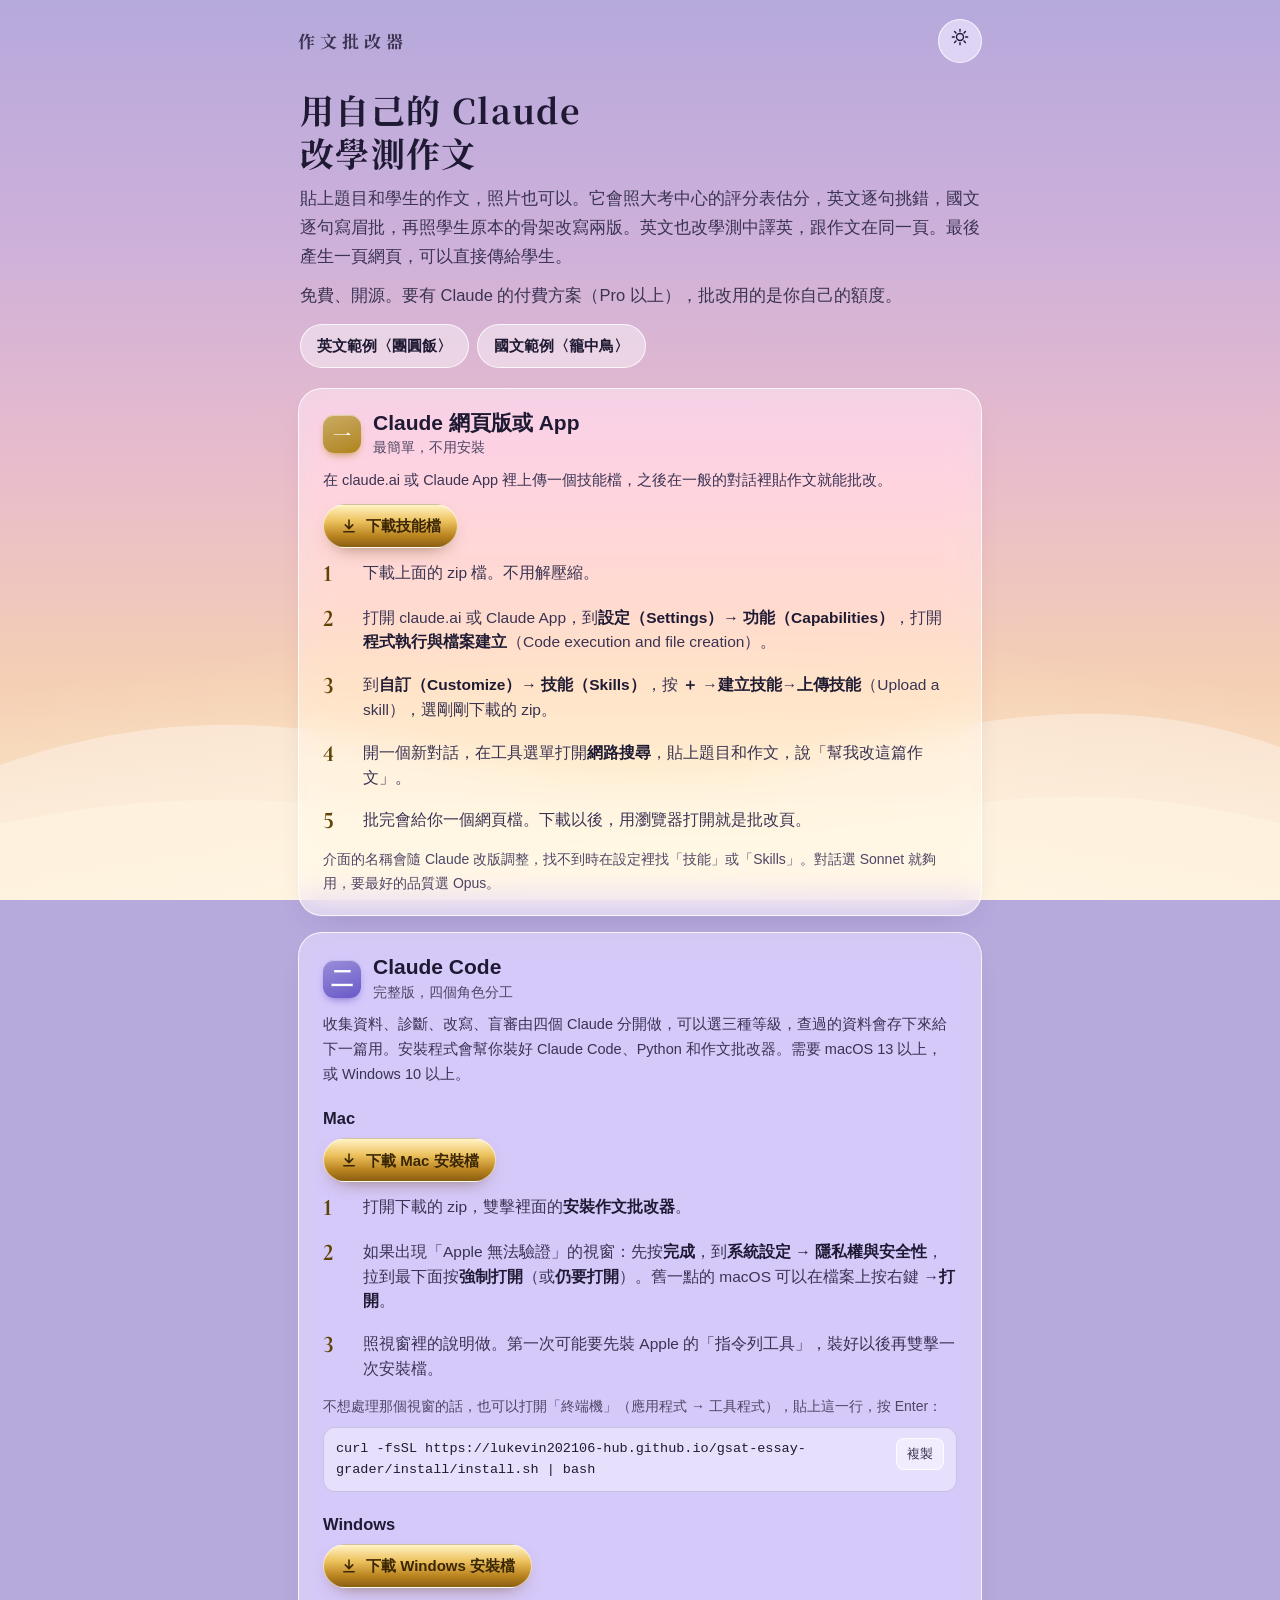
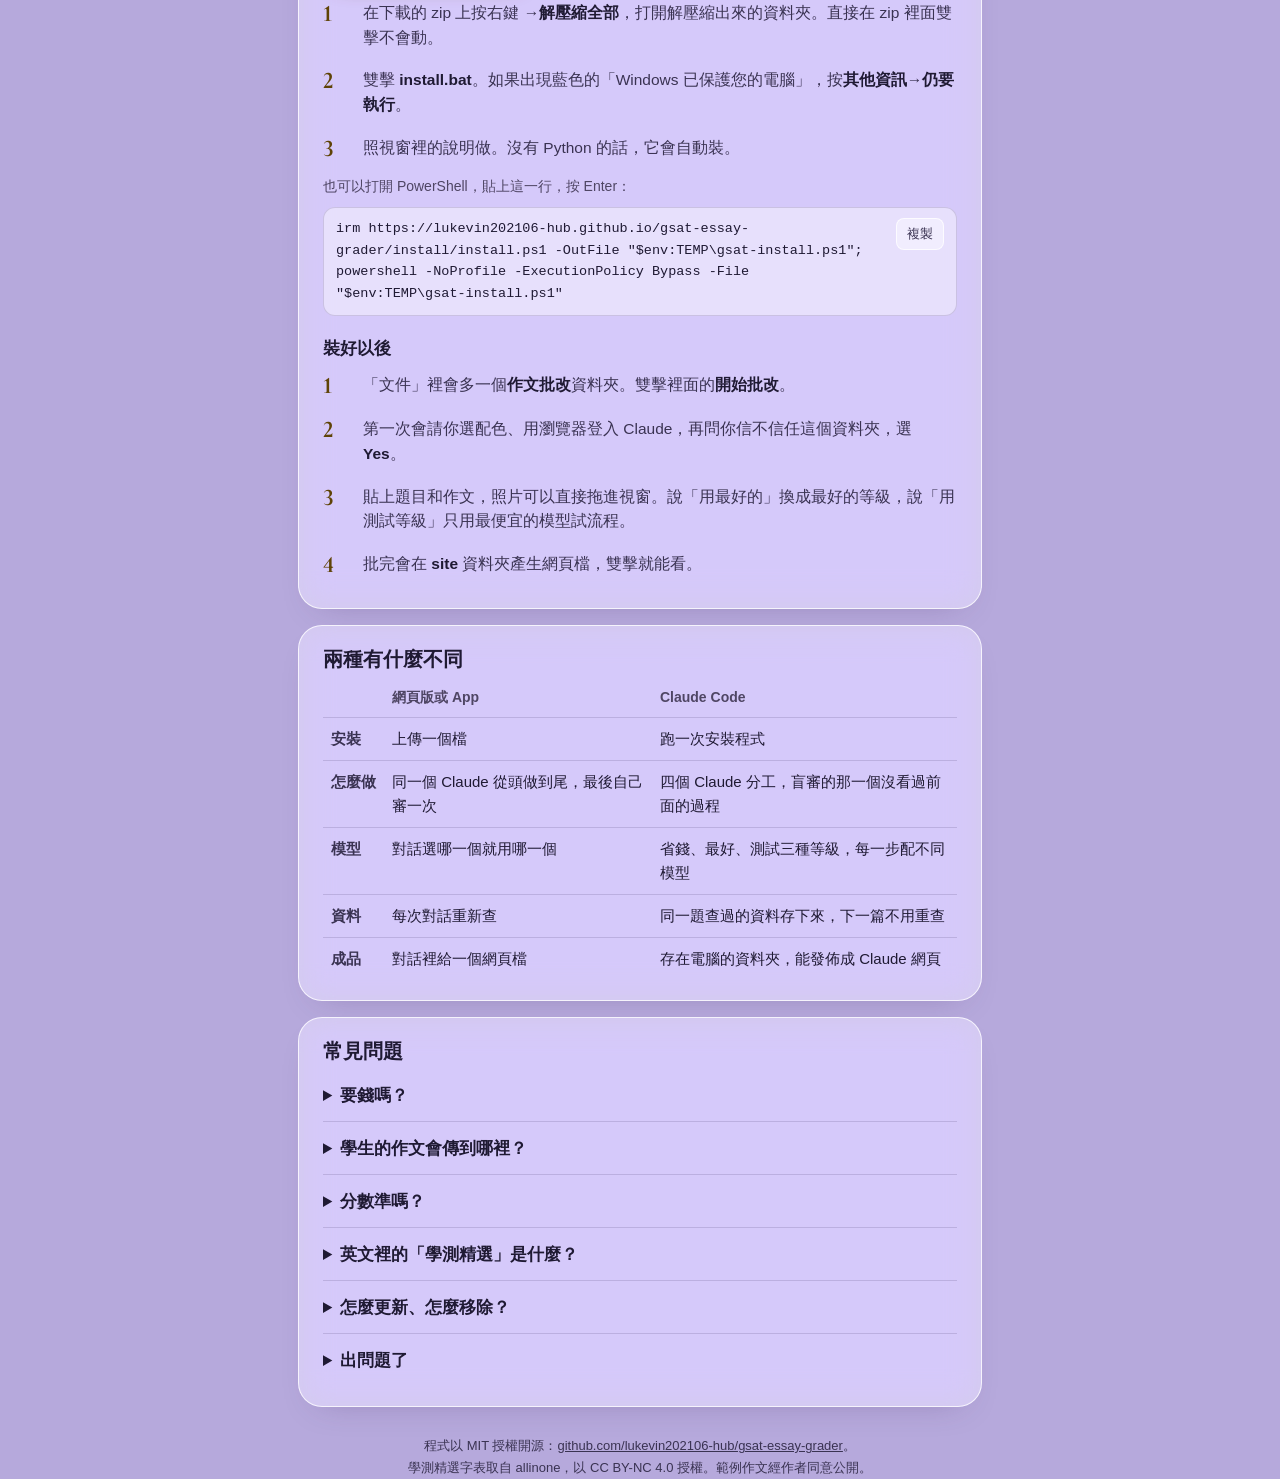
==== commit b0032a61: "中譯英批改：同一頁加「中譯英」分頁，診斷／輕修／盲審順便做（0.3.0） Co-Authored-By: Claude Opus 5.5 <noreply@anthropic.com>" ====
--- a/index.html
+++ b/index.html
@@ -58,7 +58,7 @@
 
 <section class="lead">
   <h1>用自己的 Claude<br>改學測作文</h1>
-  <p>貼上題目和學生的作文，照片也可以。它會照大考中心的評分表估分，英文逐句挑錯，國文逐句寫眉批，再照學生原本的骨架改寫兩版。最後產生一頁網頁，可以直接傳給學生。</p>
+  <p>貼上題目和學生的作文，照片也可以。它會照大考中心的評分表估分，英文逐句挑錯，國文逐句寫眉批，再照學生原本的骨架改寫兩版。英文也改學測中譯英，跟作文在同一頁。最後產生一頁網頁，可以直接傳給學生。</p>
   <p>免費、開源。要有 Claude 的付費方案（Pro 以上），批改用的是你自己的額度。</p>
   <div class="ex">
     <a href="examples/site/01-reunion.html">英文範例〈團圓飯〉</a>
--- a/assets/style.css
+++ b/assets/style.css
@@ -397,6 +397,13 @@
 .tablewrap { overflow-x: auto; -webkit-overflow-scrolling: touch; }
 
 footer.foot { text-align: center; font-size: 13px; color: var(--ink2); padding: 28px var(--page) 0; line-height: 1.7; }
+/* 頁尾的 allinone 小廣告 */
+.promo { position: relative; max-width: 560px; margin: 18px auto 0; padding: 14px 16px 14px; border-radius: var(--r-card); background: var(--fill); border: 1px solid var(--rim); font-size: 14px; line-height: 1.7; color: var(--ink2); display: grid; gap: 8px; }
+.promo .promo-tag { position: absolute; top: 10px; right: 12px; font-size: 11px; color: var(--muted); border: 1px solid var(--line); border-radius: 999px; padding: 0 7px; line-height: 1.6; }
+.promo p { padding-right: 44px; }
+.promo b { display: block; color: var(--ink); font-size: 15px; margin-bottom: 2px; }
+.promo a { justify-self: start; display: inline-flex; align-items: center; min-height: 36px; padding: 0 14px; border-radius: 18px; background: var(--fill-on); border: 1px solid var(--rim); color: var(--ink); font-weight: 600; text-decoration: none; }
+@media print { .promo { display: none; } }
 
 /* ── 寬螢幕：眉批放到右邊欄 ── */
 @media (min-width: 940px) {
